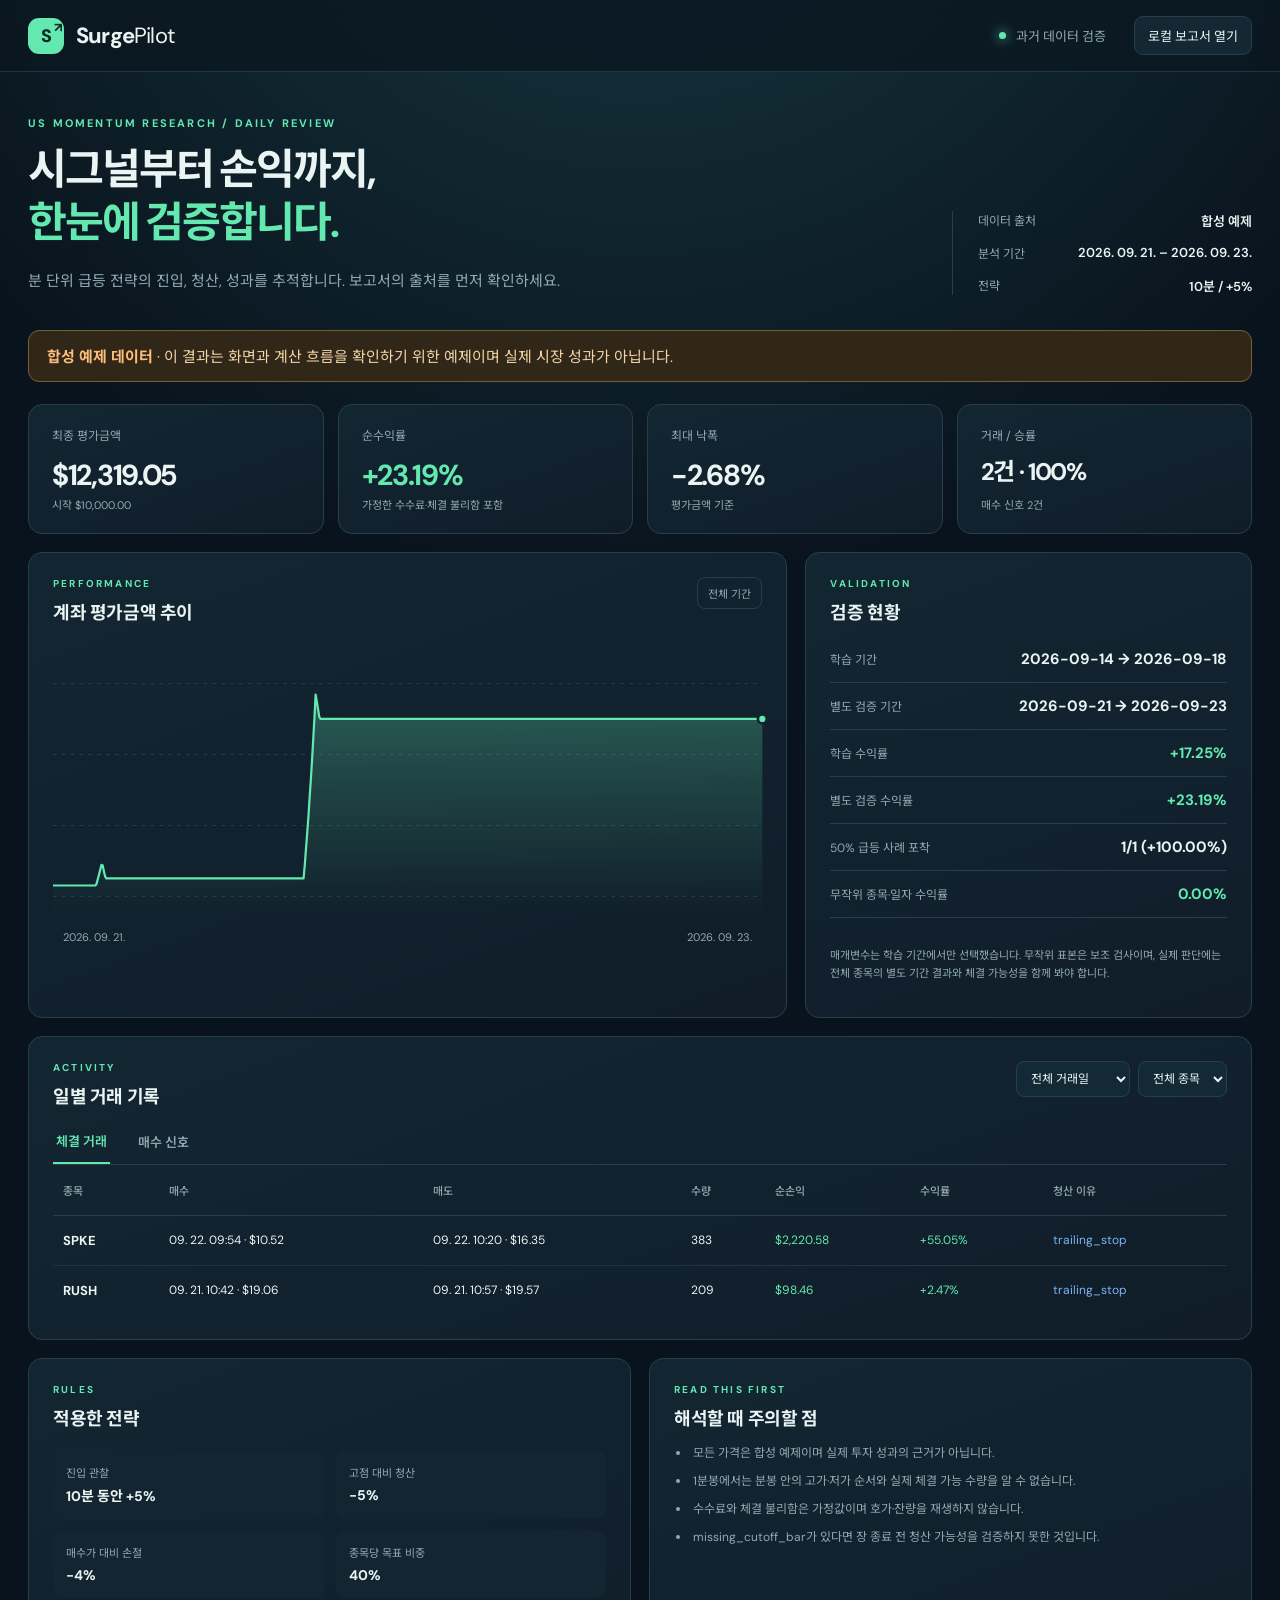
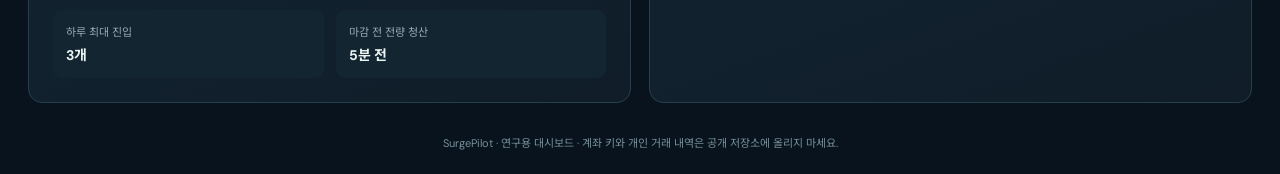
==== docs/index.html @ 8058cbec "Build SurgePilot research dashboard and paper trading core" ====
<!doctype html>
<html lang="ko">
<head>
  <meta charset="utf-8">
  <meta name="viewport" content="width=device-width, initial-scale=1">
  <meta name="theme-color" content="#09131d">
  <title>SurgePilot | 거래 검증 대시보드</title>
  <link rel="stylesheet" href="./style.css">
</head>
<body>
  <header class="topbar">
    <a class="brand" href="./"><span class="brand-icon">S<span>↗</span></span><span>Surge<span class="brand-light">Pilot</span></span></a>
    <div class="top-actions">
      <span class="status-dot"></span><span id="report-kind">데이터 확인 중</span>
      <label class="upload-button">로컬 보고서 열기 <input id="file" type="file" accept=".json,application/json"></label>
    </div>
  </header>
  <main class="shell">
    <section class="hero">
      <div>
        <p class="eyebrow">US MOMENTUM RESEARCH / DAILY REVIEW</p>
        <h1>시그널부터 손익까지,<br><em>한눈에 검증합니다.</em></h1>
        <p class="hero-sub">분 단위 급등 전략의 진입, 청산, 성과를 추적합니다. 보고서의 출처를 먼저 확인하세요.</p>
      </div>
      <div class="hero-meta">
        <div><span>데이터 출처</span><strong id="source">—</strong></div>
        <div><span>분석 기간</span><strong id="period">—</strong></div>
        <div><span>전략</span><strong id="config-short">—</strong></div>
      </div>
    </section>
    <div id="demo-warning" class="notice" hidden><strong>합성 예제 데이터</strong> · 이 결과는 화면과 계산 흐름을 확인하기 위한 예제이며 실제 시장 성과가 아닙니다.</div>
    <section class="metrics" aria-label="성과 요약">
      <article class="metric"><span>최종 평가금액</span><strong id="equity-final">—</strong><small id="equity-initial">시작 —</small></article>
      <article class="metric"><span>순수익률</span><strong id="return">—</strong><small>가정한 수수료·체결 불리함 포함</small></article>
      <article class="metric"><span>최대 낙폭</span><strong id="drawdown">—</strong><small>평가금액 기준</small></article>
      <article class="metric"><span>거래 / 승률</span><strong id="trade-win">—</strong><small id="signals-count">시그널 —</small></article>
    </section>
    <section class="grid-main">
      <article class="panel chart-panel">
        <div class="panel-heading"><div><p class="section-kicker">PERFORMANCE</p><h2>계좌 평가금액 추이</h2></div><span class="chip" id="chart-range">전체 기간</span></div>
        <div class="chart-wrap"><svg id="chart" viewBox="0 0 800 280" role="img" aria-label="시간에 따른 계좌 평가금액"></svg></div>
        <div class="chart-axis"><span id="chart-start">—</span><span id="chart-end">—</span></div>
      </article>
      <article class="panel research-panel">
        <div class="panel-heading"><div><p class="section-kicker">VALIDATION</p><h2>검증 현황</h2></div></div>
        <div id="validation" class="validation-content"></div>
      </article>
    </section>
    <section class="panel activity-panel">
      <div class="panel-heading"><div><p class="section-kicker">ACTIVITY</p><h2>일별 거래 기록</h2></div><div class="filters"><select id="day-filter" aria-label="거래일 선택"><option value="all">전체 거래일</option></select><select id="symbol-filter" aria-label="종목 선택"><option value="all">전체 종목</option></select></div></div>
      <div class="tabs" role="tablist"><button class="tab active" data-tab="trades" role="tab" aria-selected="true">체결 거래</button><button class="tab" data-tab="signals" role="tab" aria-selected="false">매수 신호</button></div>
      <div class="table-wrap"><table><thead id="table-head"></thead><tbody id="table-body"></tbody></table></div>
      <div id="table-empty" class="empty" hidden>선택한 조건에 해당하는 기록이 없습니다.</div>
    </section>
    <section class="bottom-grid">
      <article class="panel"><div class="panel-heading"><div><p class="section-kicker">RULES</p><h2>적용한 전략</h2></div></div><div id="rules" class="rules"></div></article>
      <article class="panel"><div class="panel-heading"><div><p class="section-kicker">READ THIS FIRST</p><h2>해석할 때 주의할 점</h2></div></div><ul id="limitations" class="limitations"></ul></article>
    </section>
    <footer>SurgePilot · 연구용 대시보드 · 계좌 키와 개인 거래 내역은 공개 저장소에 올리지 마세요.</footer>
  </main>
  <script src="./app.js" defer></script>
</body>
</html>
---- docs/style.css ----
@import url('https://fonts.googleapis.com/css2?family=DM+Sans:wght@400;500;600;700&family=Noto+Sans+KR:wght@400;500;600;700;800&display=swap');
:root{color-scheme:dark;--bg:#09131d;--panel:#101f2b;--panel2:#142532;--line:#25404b;--text:#eaf4f3;--muted:#91aab2;--green:#63e8b0;--red:#ff8c91;--orange:#ffbf79;--blue:#7cb5ed}
*{box-sizing:border-box}html{scroll-behavior:smooth}body{margin:0;background:radial-gradient(circle at 50% -15%,#183b43 0%,transparent 40%),var(--bg);color:var(--text);font:15px 'DM Sans','Noto Sans KR',sans-serif}button,select,input{font:inherit}button,select{cursor:pointer}.topbar{height:72px;border-bottom:1px solid #1e3843;display:flex;align-items:center;justify-content:space-between;padding:0 max(28px,calc((100vw - 1320px)/2));background:#0b1822d9;backdrop-filter:blur(12px)}.brand{color:var(--text);text-decoration:none;font-size:22px;font-weight:800;letter-spacing:-.8px;display:flex;align-items:center;gap:12px}.brand-light{font-weight:400}.brand-icon{background:var(--green);color:#0a2721;width:36px;height:36px;border-radius:11px;display:grid;place-items:center;font-size:18px;position:relative}.brand-icon span{font-size:13px;position:absolute;right:2px;top:1px}.top-actions{display:flex;align-items:center;gap:10px;color:var(--muted);font-size:13px}.status-dot{width:7px;height:7px;background:var(--green);border-radius:50%;box-shadow:0 0 12px var(--green)}.upload-button{margin-left:18px;display:inline-flex;border:1px solid var(--line);border-radius:9px;padding:9px 13px;color:var(--text);cursor:pointer;background:#142733}.upload-button:hover{border-color:var(--green)}.upload-button input{display:none}.shell{max-width:1320px;margin:auto;padding:44px 28px 24px}.hero{display:flex;justify-content:space-between;gap:32px;align-items:flex-end;margin-bottom:35px}.eyebrow,.section-kicker{color:var(--green);letter-spacing:2.2px;font-size:11px;font-weight:700;margin:0 0 14px}.hero h1{font-size:clamp(30px,3.3vw,48px);line-height:1.25;letter-spacing:-2px;margin:0}.hero h1 em{font-style:normal;color:var(--green)}.hero-sub{color:var(--muted);max-width:650px;margin:18px 0 0;line-height:1.8}.hero-meta{min-width:300px;border-left:1px solid var(--line);padding-left:25px;display:grid;gap:14px}.hero-meta div{display:flex;justify-content:space-between;gap:15px}.hero-meta span{color:var(--muted);font-size:12px}.hero-meta strong{font-size:13px;text-align:right;font-weight:600}.notice{border:1px solid #785e38;background:#302719;color:#f4d4a5;border-radius:11px;padding:14px 18px;margin:0 0 22px}.notice strong{color:var(--orange)}.metrics{display:grid;grid-template-columns:repeat(4,1fr);gap:14px;margin-bottom:18px}.metric,.panel{background:linear-gradient(160deg,#122632,#101d29);border:1px solid var(--line);border-radius:14px}.metric{min-height:130px;padding:21px 23px;display:flex;flex-direction:column}.metric>span{font-size:12px;color:var(--muted);margin-bottom:14px}.metric strong{font-size:29px;letter-spacing:-1.3px;line-height:1.2}.metric small{font-size:11px;color:var(--muted);margin-top:auto}.positive{color:var(--green)!important}.negative{color:var(--red)!important}.grid-main{display:grid;grid-template-columns:minmax(0,1.7fr) minmax(320px,1fr);gap:18px;margin-bottom:18px}.panel{padding:24px}.panel-heading{display:flex;justify-content:space-between;align-items:start;gap:15px}.panel-heading h2{font-size:18px;letter-spacing:-.4px;margin:0}.section-kicker{font-size:10px;margin-bottom:8px}.chip{padding:7px 10px;border:1px solid var(--line);border-radius:8px;color:var(--muted);font-size:11px}.chart-wrap{margin-top:25px;height:280px}#chart{width:100%;height:100%;overflow:visible}.chart-axis{display:flex;justify-content:space-between;color:var(--muted);font-size:11px;margin:0 10px 2px}.validation-content{display:grid;gap:13px;margin-top:24px}.validation-row{display:flex;justify-content:space-between;align-items:baseline;border-bottom:1px solid #25404b;padding:0 0 13px;gap:10px}.validation-row:last-child{border:0}.validation-row span{color:var(--muted);font-size:12px}.validation-row strong{font-size:15px;text-align:right}.validation-note{color:var(--muted);font-size:11px;line-height:1.65;padding-top:4px}.activity-panel{margin-bottom:18px;min-height:300px}.filters{display:flex;gap:8px}select{background:#132a36;color:var(--text);border:1px solid var(--line);border-radius:8px;padding:8px 10px;font-size:12px;max-width:160px}.tabs{display:flex;gap:25px;border-bottom:1px solid var(--line);margin-top:22px}.tab{background:none;border:0;color:var(--muted);padding:0 3px 12px;font-weight:600;font-size:13px}.tab.active{color:var(--green);border-bottom:2px solid var(--green)}.table-wrap{overflow:auto}table{width:100%;border-collapse:collapse;text-align:left;white-space:nowrap}th{font-size:11px;color:var(--muted);font-weight:500;padding:17px 10px;border-bottom:1px solid var(--line)}td{font-size:12px;padding:16px 10px;border-bottom:1px solid #1d3742}tr:last-child td{border:0}.ticker{font-weight:700;font-size:13px}.reason{color:var(--blue)}.empty{padding:35px 0;text-align:center;color:var(--muted);font-size:13px}.bottom-grid{display:grid;grid-template-columns:1fr 1fr;gap:18px}.rules{display:grid;grid-template-columns:repeat(2,1fr);gap:12px;margin-top:20px}.rule{background:var(--panel2);border-radius:9px;padding:13px}.rule span{display:block;font-size:11px;color:var(--muted);margin-bottom:5px}.rule strong{font-size:14px}.limitations{padding:0 0 0 17px;color:var(--muted);font-size:12px;line-height:1.75}.limitations li{padding:0 0 7px 2px}footer{font-size:11px;color:#74909b;margin:31px 0 0;text-align:center}@media(max-width:900px){.hero{align-items:start;flex-direction:column}.hero-meta{width:100%;padding:18px 0 0;border-left:0;border-top:1px solid var(--line)}.grid-main{grid-template-columns:1fr}.metrics{grid-template-columns:repeat(2,1fr)}}@media(max-width:600px){.topbar{padding:0 16px}.brand{font-size:17px}.top-actions>span:not(.status-dot){display:none}.upload-button{margin-left:4px;padding:8px;font-size:11px}.shell{padding:28px 14px}.hero h1{letter-spacing:-1px}.metrics{gap:8px}.metric{padding:16px;min-height:116px}.metric strong{font-size:21px}.panel{padding:17px}.bottom-grid{grid-template-columns:1fr}.filters{flex-wrap:wrap;justify-content:flex-end}.chart-wrap{height:220px}}

.metric:last-child strong{font-size:24px}
@media(max-width:600px){.metric:last-child strong{font-size:19px}}
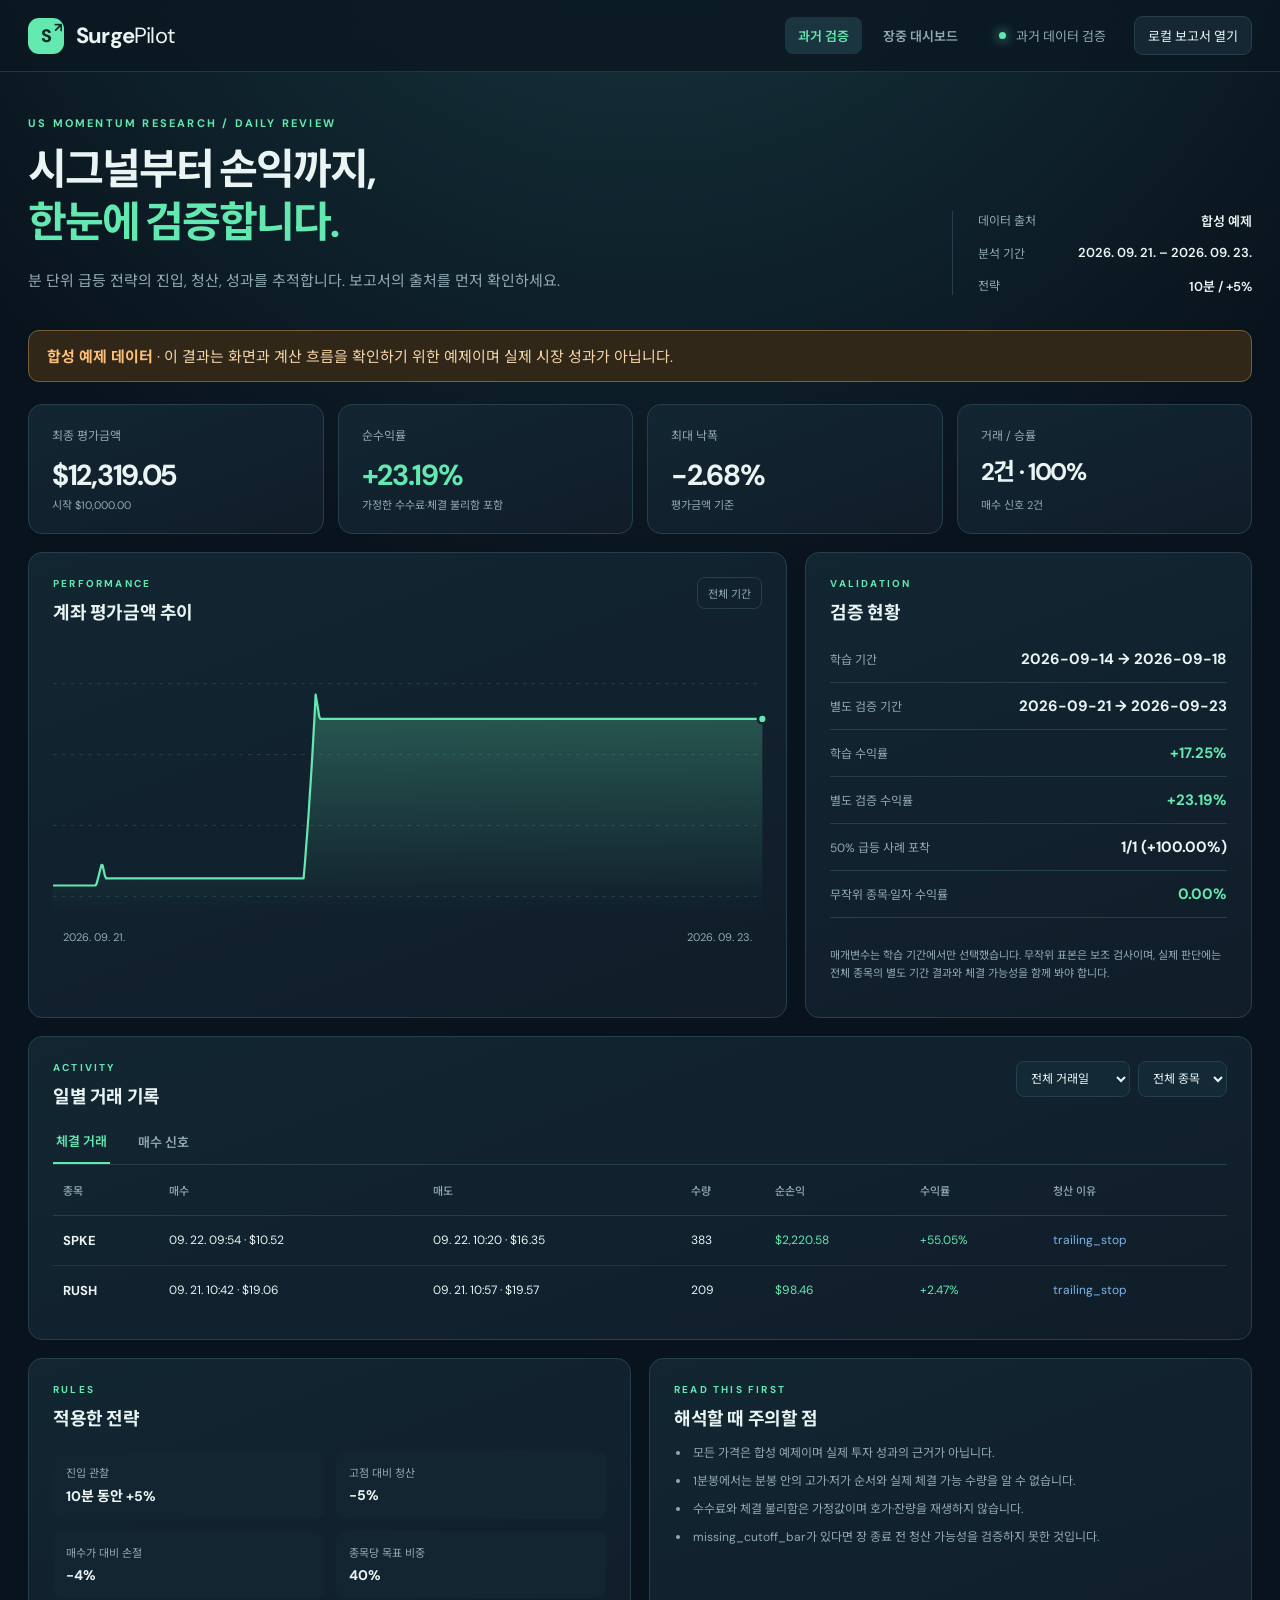
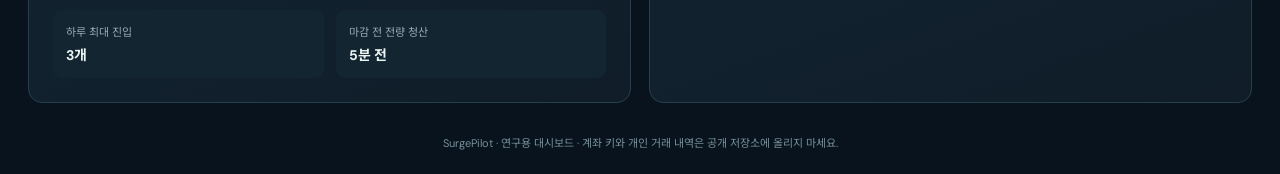
==== commit 3c9fa997: "Split research and live dashboards and deploy Pages on push" ====
--- a/docs/index.html
+++ b/docs/index.html
@@ -10,6 +10,7 @@
 <body>
   <header class="topbar">
     <a class="brand" href="./"><span class="brand-icon">S<span>↗</span></span><span>Surge<span class="brand-light">Pilot</span></span></a>
+    <nav class="top-nav" aria-label="화면 선택"><a class="selected" href="./">과거 검증</a><a href="./live.html">장중 대시보드</a></nav>
     <div class="top-actions">
       <span class="status-dot"></span><span id="report-kind">데이터 확인 중</span>
       <label class="upload-button">로컬 보고서 열기 <input id="file" type="file" accept=".json,application/json"></label>
--- a/docs/style.css
+++ b/docs/style.css
@@ -4,3 +4,5 @@
 
 .metric:last-child strong{font-size:24px}
 @media(max-width:600px){.metric:last-child strong{font-size:19px}}
+
+.top-nav{display:flex;gap:8px;margin-left:auto;margin-right:28px}.top-nav a{color:var(--muted);text-decoration:none;padding:9px 13px;border-radius:8px;font-size:13px;font-weight:600}.top-nav a.selected{background:#1a3540;color:var(--green)}.top-nav a:hover{color:var(--text)}@media(max-width:760px){.top-nav{margin:0 7px;gap:2px}.top-nav a{padding:7px;font-size:11px}.topbar .top-actions{gap:5px}}@media(max-width:560px){.topbar{height:auto;min-height:70px;flex-wrap:wrap;gap:7px;padding-top:7px;padding-bottom:7px}.top-nav{order:3;width:100%;margin:0}.top-nav a{flex:1;text-align:center}.top-actions .upload-button{font-size:10px}}
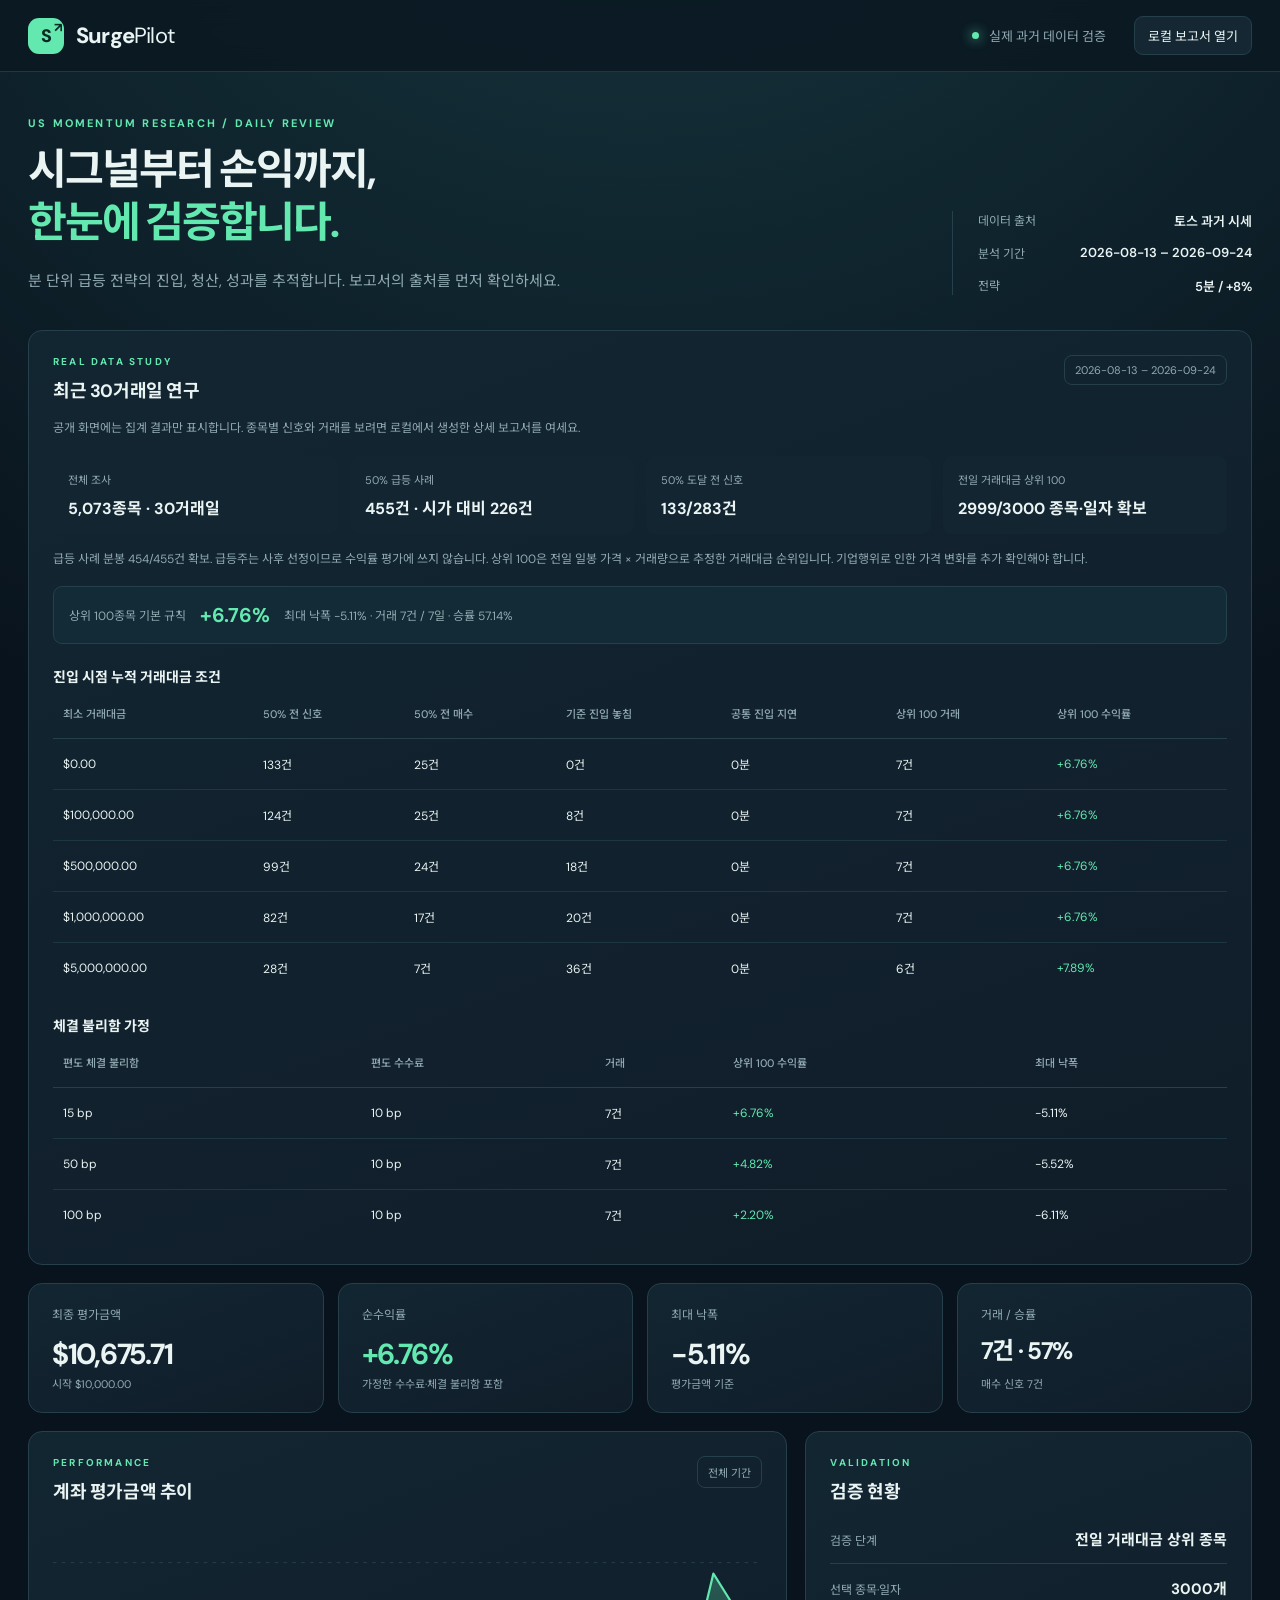
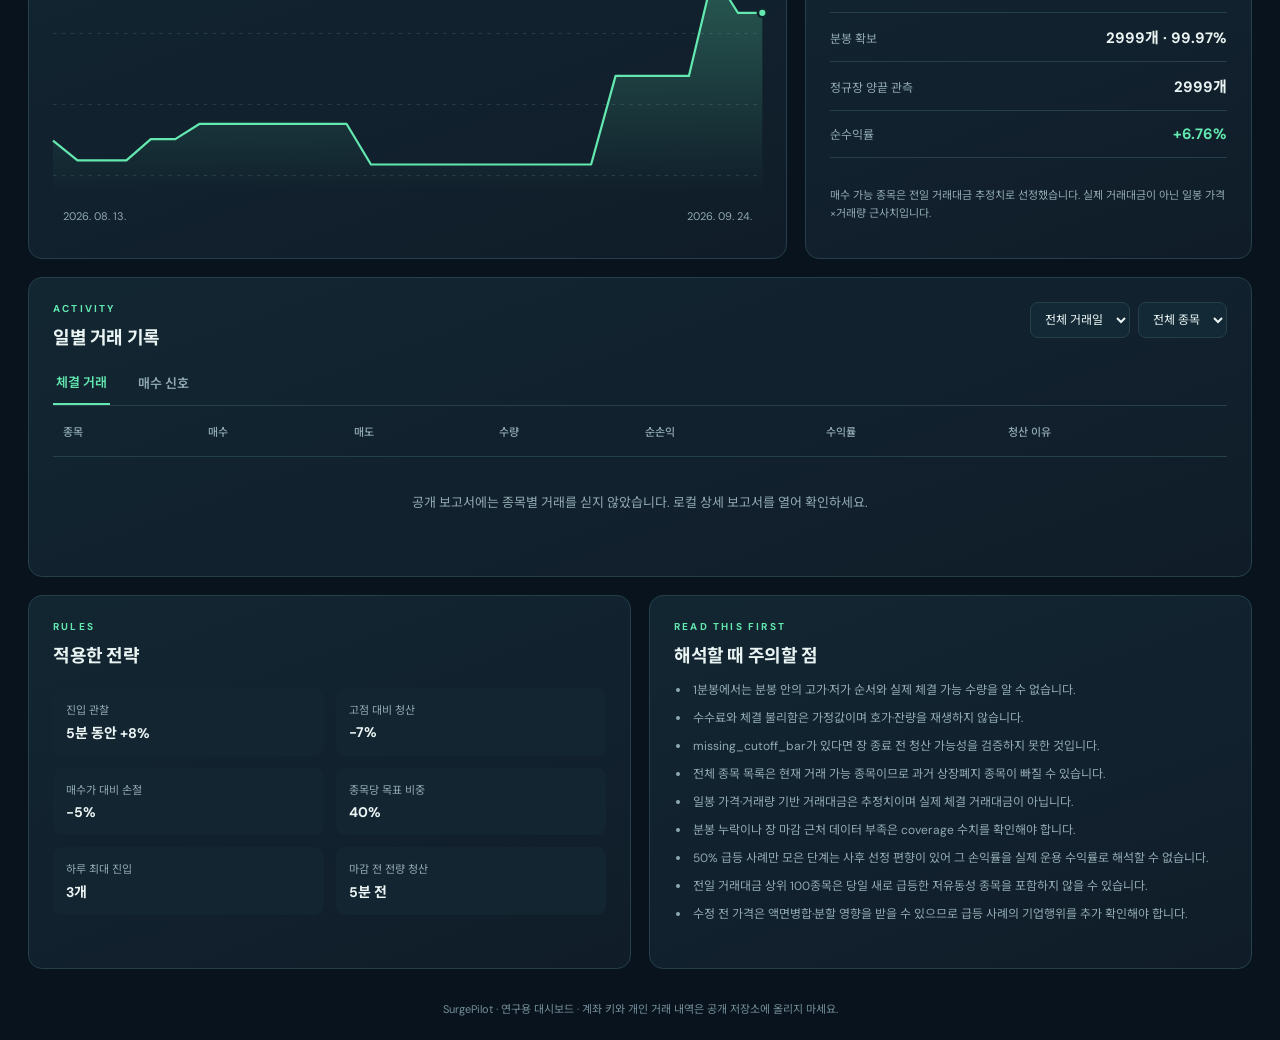
==== commit 35725c82: "Run 30-day Toss momentum study and publish aggregate Pages dashboard" ====
--- a/docs/index.html
+++ b/docs/index.html
@@ -10,7 +10,6 @@
 <body>
   <header class="topbar">
     <a class="brand" href="./"><span class="brand-icon">S<span>↗</span></span><span>Surge<span class="brand-light">Pilot</span></span></a>
-    <nav class="top-nav" aria-label="화면 선택"><a class="selected" href="./">과거 검증</a><a href="./live.html">장중 대시보드</a></nav>
     <div class="top-actions">
       <span class="status-dot"></span><span id="report-kind">데이터 확인 중</span>
       <label class="upload-button">로컬 보고서 열기 <input id="file" type="file" accept=".json,application/json"></label>
@@ -30,6 +29,14 @@
       </div>
     </section>
     <div id="demo-warning" class="notice" hidden><strong>합성 예제 데이터</strong> · 이 결과는 화면과 계산 흐름을 확인하기 위한 예제이며 실제 시장 성과가 아닙니다.</div>
+    <section class="panel study-panel" aria-label="실제 과거 데이터 연구 진행 상황">
+      <div class="panel-heading"><div><p class="section-kicker">REAL DATA STUDY</p><h2>최근 30거래일 연구</h2></div><span class="chip" id="study-period">결과 준비 중</span></div>
+      <p class="study-intro">공개 화면에는 집계 결과만 표시합니다. 종목별 신호와 거래를 보려면 로컬에서 생성한 상세 보고서를 여세요.</p>
+      <div id="study-summary" class="study-summary" aria-live="polite">실제 데이터 수집 및 검증을 진행 중입니다.</div>
+      <div id="study-top-result" class="study-result"></div>
+      <div id="study-liquidity" class="table-wrap"></div>
+      <div id="study-costs" class="table-wrap"></div>
+    </section>
     <section class="metrics" aria-label="성과 요약">
       <article class="metric"><span>최종 평가금액</span><strong id="equity-final">—</strong><small id="equity-initial">시작 —</small></article>
       <article class="metric"><span>순수익률</span><strong id="return">—</strong><small>가정한 수수료·체결 불리함 포함</small></article>
--- a/docs/style.css
+++ b/docs/style.css
@@ -5,4 +5,7 @@
 .metric:last-child strong{font-size:24px}
 @media(max-width:600px){.metric:last-child strong{font-size:19px}}
 
+.study-panel{margin-bottom:18px}.study-intro,.study-note{color:var(--muted);font-size:12px;line-height:1.7}.study-intro{margin:15px 0 0}.study-summary{display:grid;grid-template-columns:repeat(4,1fr);gap:12px;margin-top:18px}.study-card{background:var(--panel2);padding:15px;border-radius:9px;display:flex;flex-direction:column;gap:8px}.study-card span{color:var(--muted);font-size:11px}.study-card strong{font-size:16px}.study-note{grid-column:1/-1;margin:3px 0 0}#study-liquidity h3,#study-costs h3{font-size:14px;margin:22px 0 2px}@media(max-width:900px){.study-summary{grid-template-columns:repeat(2,1fr)}}@media(max-width:600px){.study-summary{grid-template-columns:1fr 1fr}.study-card{padding:11px}.study-card strong{font-size:13px}}
+.study-result{display:flex;align-items:center;gap:14px;flex-wrap:wrap;background:#122b36;border:1px solid var(--line);border-radius:9px;padding:15px;margin-top:17px;font-size:12px;color:var(--muted)}.study-result strong{font-size:20px}
+
 .top-nav{display:flex;gap:8px;margin-left:auto;margin-right:28px}.top-nav a{color:var(--muted);text-decoration:none;padding:9px 13px;border-radius:8px;font-size:13px;font-weight:600}.top-nav a.selected{background:#1a3540;color:var(--green)}.top-nav a:hover{color:var(--text)}@media(max-width:760px){.top-nav{margin:0 7px;gap:2px}.top-nav a{padding:7px;font-size:11px}.topbar .top-actions{gap:5px}}@media(max-width:560px){.topbar{height:auto;min-height:70px;flex-wrap:wrap;gap:7px;padding-top:7px;padding-bottom:7px}.top-nav{order:3;width:100%;margin:0}.top-nav a{flex:1;text-align:center}.top-actions .upload-button{font-size:10px}}
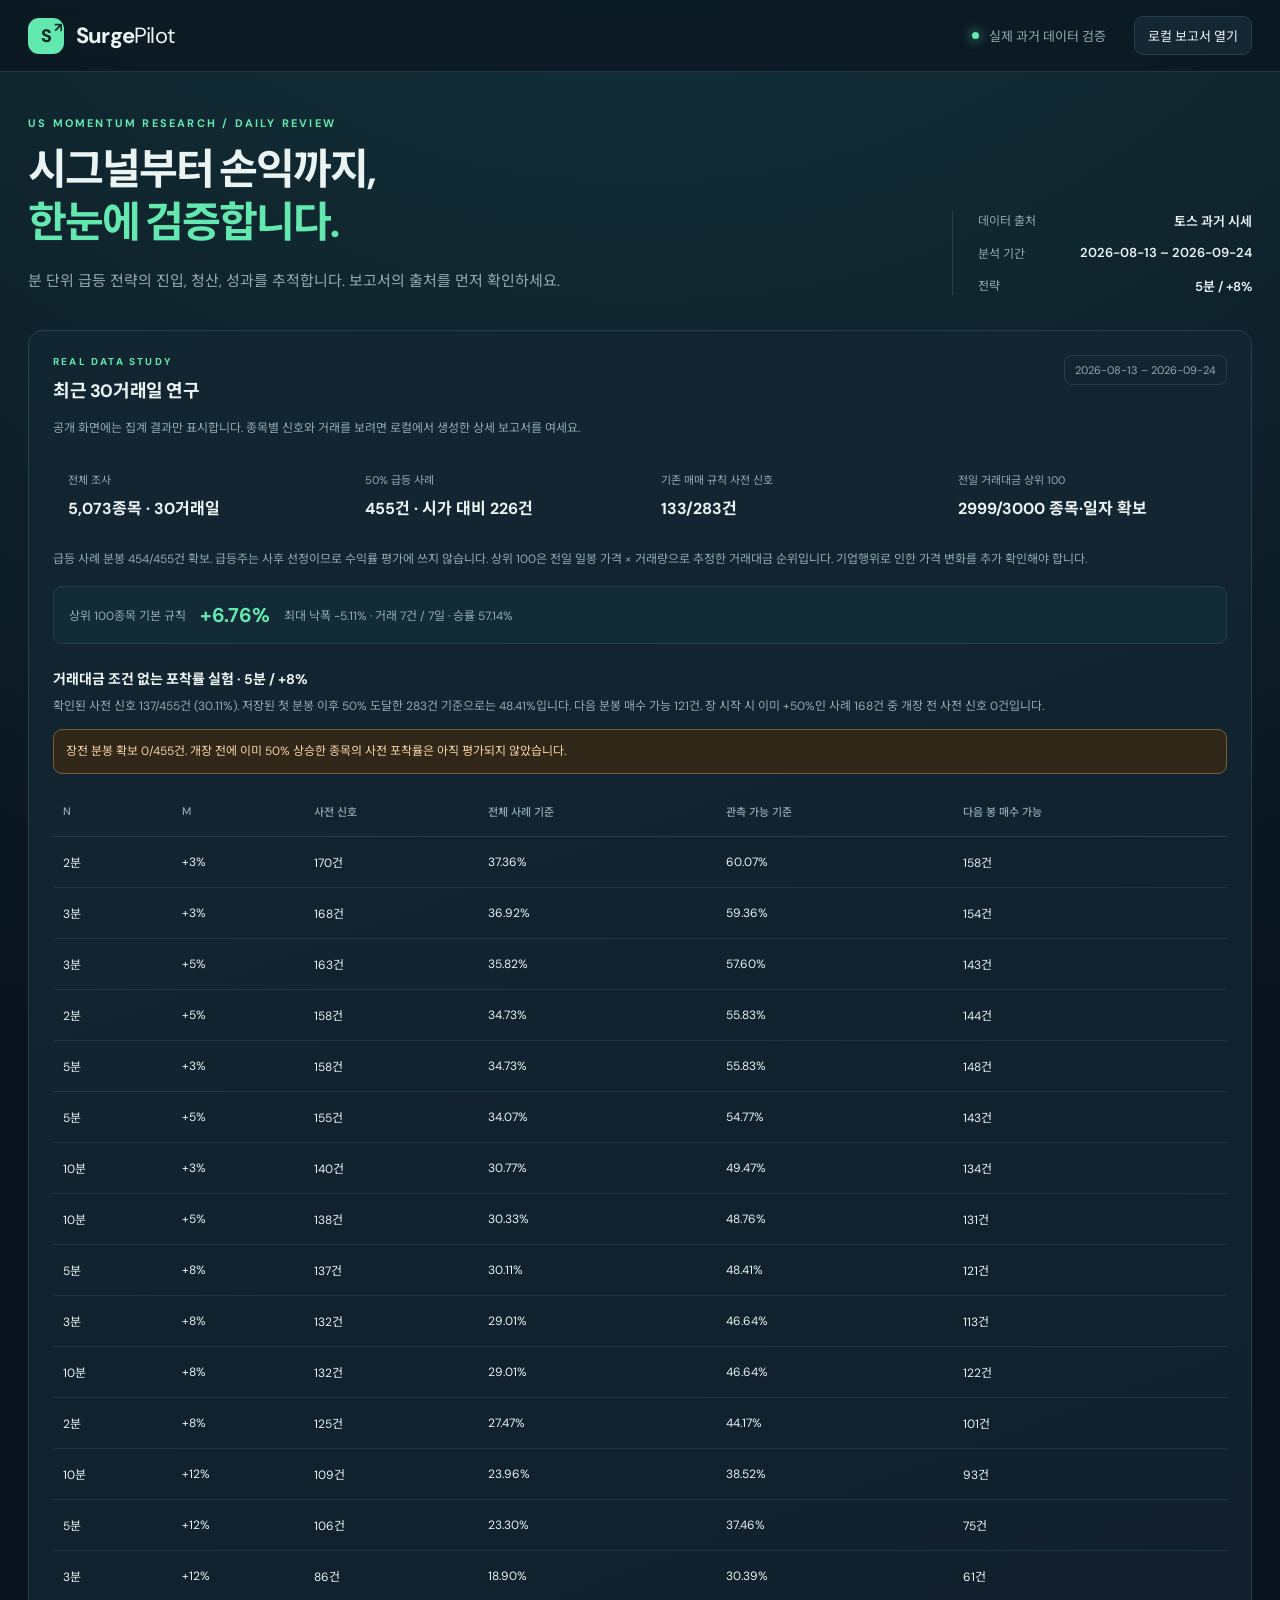
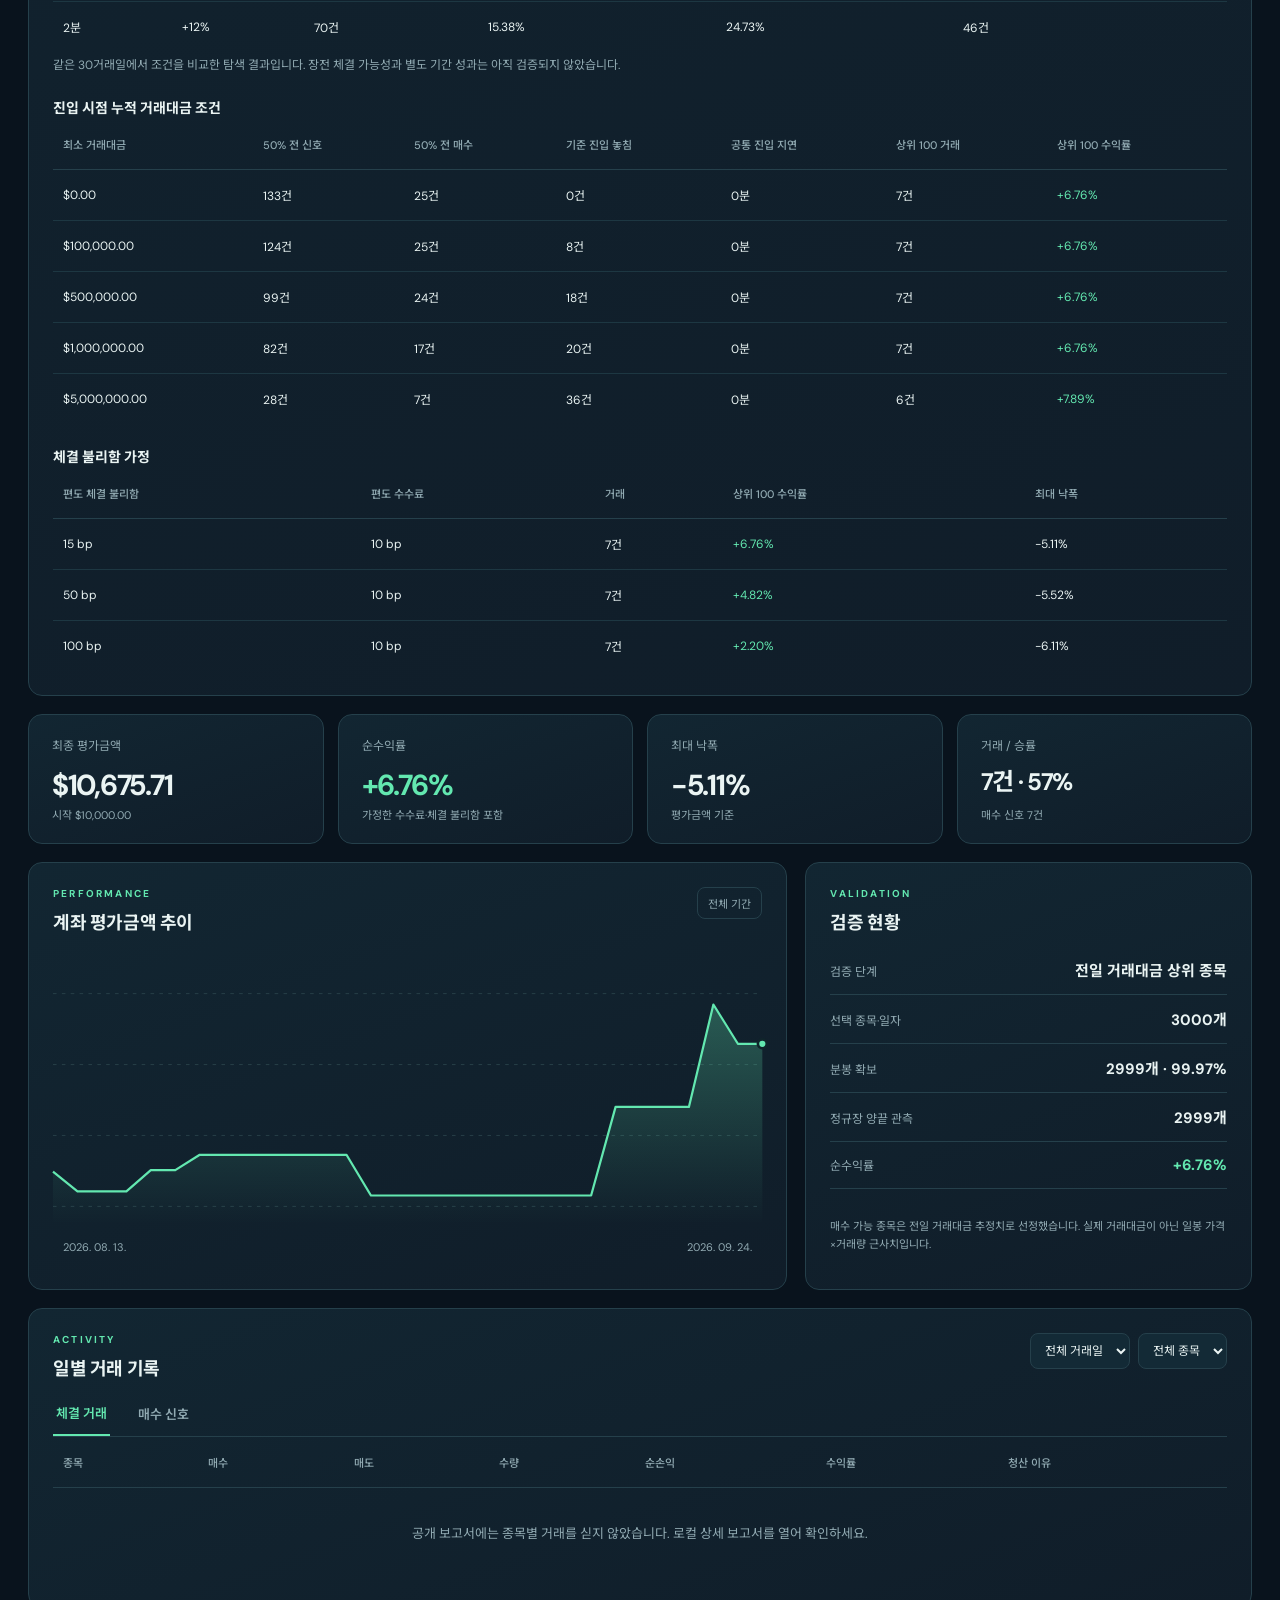
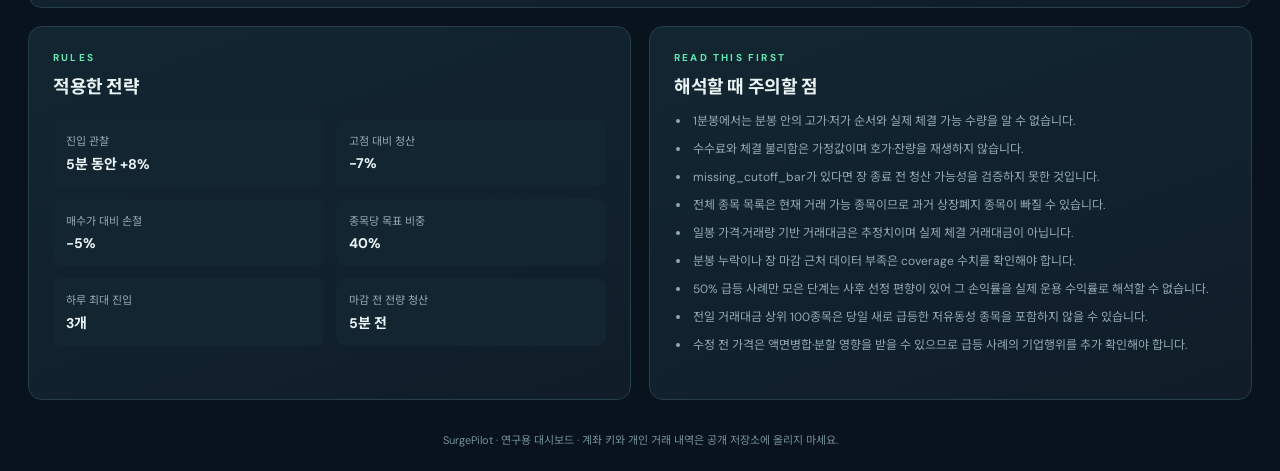
==== commit 5f031ed6: "Add offline recall research and Pages summary" ====
--- a/docs/index.html
+++ b/docs/index.html
@@ -34,6 +34,7 @@
       <p class="study-intro">공개 화면에는 집계 결과만 표시합니다. 종목별 신호와 거래를 보려면 로컬에서 생성한 상세 보고서를 여세요.</p>
       <div id="study-summary" class="study-summary" aria-live="polite">실제 데이터 수집 및 검증을 진행 중입니다.</div>
       <div id="study-top-result" class="study-result"></div>
+      <div id="study-recall" class="table-wrap"></div>
       <div id="study-liquidity" class="table-wrap"></div>
       <div id="study-costs" class="table-wrap"></div>
     </section>
--- a/docs/style.css
+++ b/docs/style.css
@@ -7,5 +7,6 @@
 
 .study-panel{margin-bottom:18px}.study-intro,.study-note{color:var(--muted);font-size:12px;line-height:1.7}.study-intro{margin:15px 0 0}.study-summary{display:grid;grid-template-columns:repeat(4,1fr);gap:12px;margin-top:18px}.study-card{background:var(--panel2);padding:15px;border-radius:9px;display:flex;flex-direction:column;gap:8px}.study-card span{color:var(--muted);font-size:11px}.study-card strong{font-size:16px}.study-note{grid-column:1/-1;margin:3px 0 0}#study-liquidity h3,#study-costs h3{font-size:14px;margin:22px 0 2px}@media(max-width:900px){.study-summary{grid-template-columns:repeat(2,1fr)}}@media(max-width:600px){.study-summary{grid-template-columns:1fr 1fr}.study-card{padding:11px}.study-card strong{font-size:13px}}
 .study-result{display:flex;align-items:center;gap:14px;flex-wrap:wrap;background:#122b36;border:1px solid var(--line);border-radius:9px;padding:15px;margin-top:17px;font-size:12px;color:var(--muted)}.study-result strong{font-size:20px}
+#study-recall h3{font-size:14px;margin:24px 0 8px}.study-recall-warning{border:1px solid #785e38;background:#302719;color:#f4d4a5;border-radius:9px;padding:12px;font-size:12px;line-height:1.6}.study-selected{background:#183b3a}
 
 .top-nav{display:flex;gap:8px;margin-left:auto;margin-right:28px}.top-nav a{color:var(--muted);text-decoration:none;padding:9px 13px;border-radius:8px;font-size:13px;font-weight:600}.top-nav a.selected{background:#1a3540;color:var(--green)}.top-nav a:hover{color:var(--text)}@media(max-width:760px){.top-nav{margin:0 7px;gap:2px}.top-nav a{padding:7px;font-size:11px}.topbar .top-actions{gap:5px}}@media(max-width:560px){.topbar{height:auto;min-height:70px;flex-wrap:wrap;gap:7px;padding-top:7px;padding-bottom:7px}.top-nav{order:3;width:100%;margin:0}.top-nav a{flex:1;text-align:center}.top-actions .upload-button{font-size:10px}}
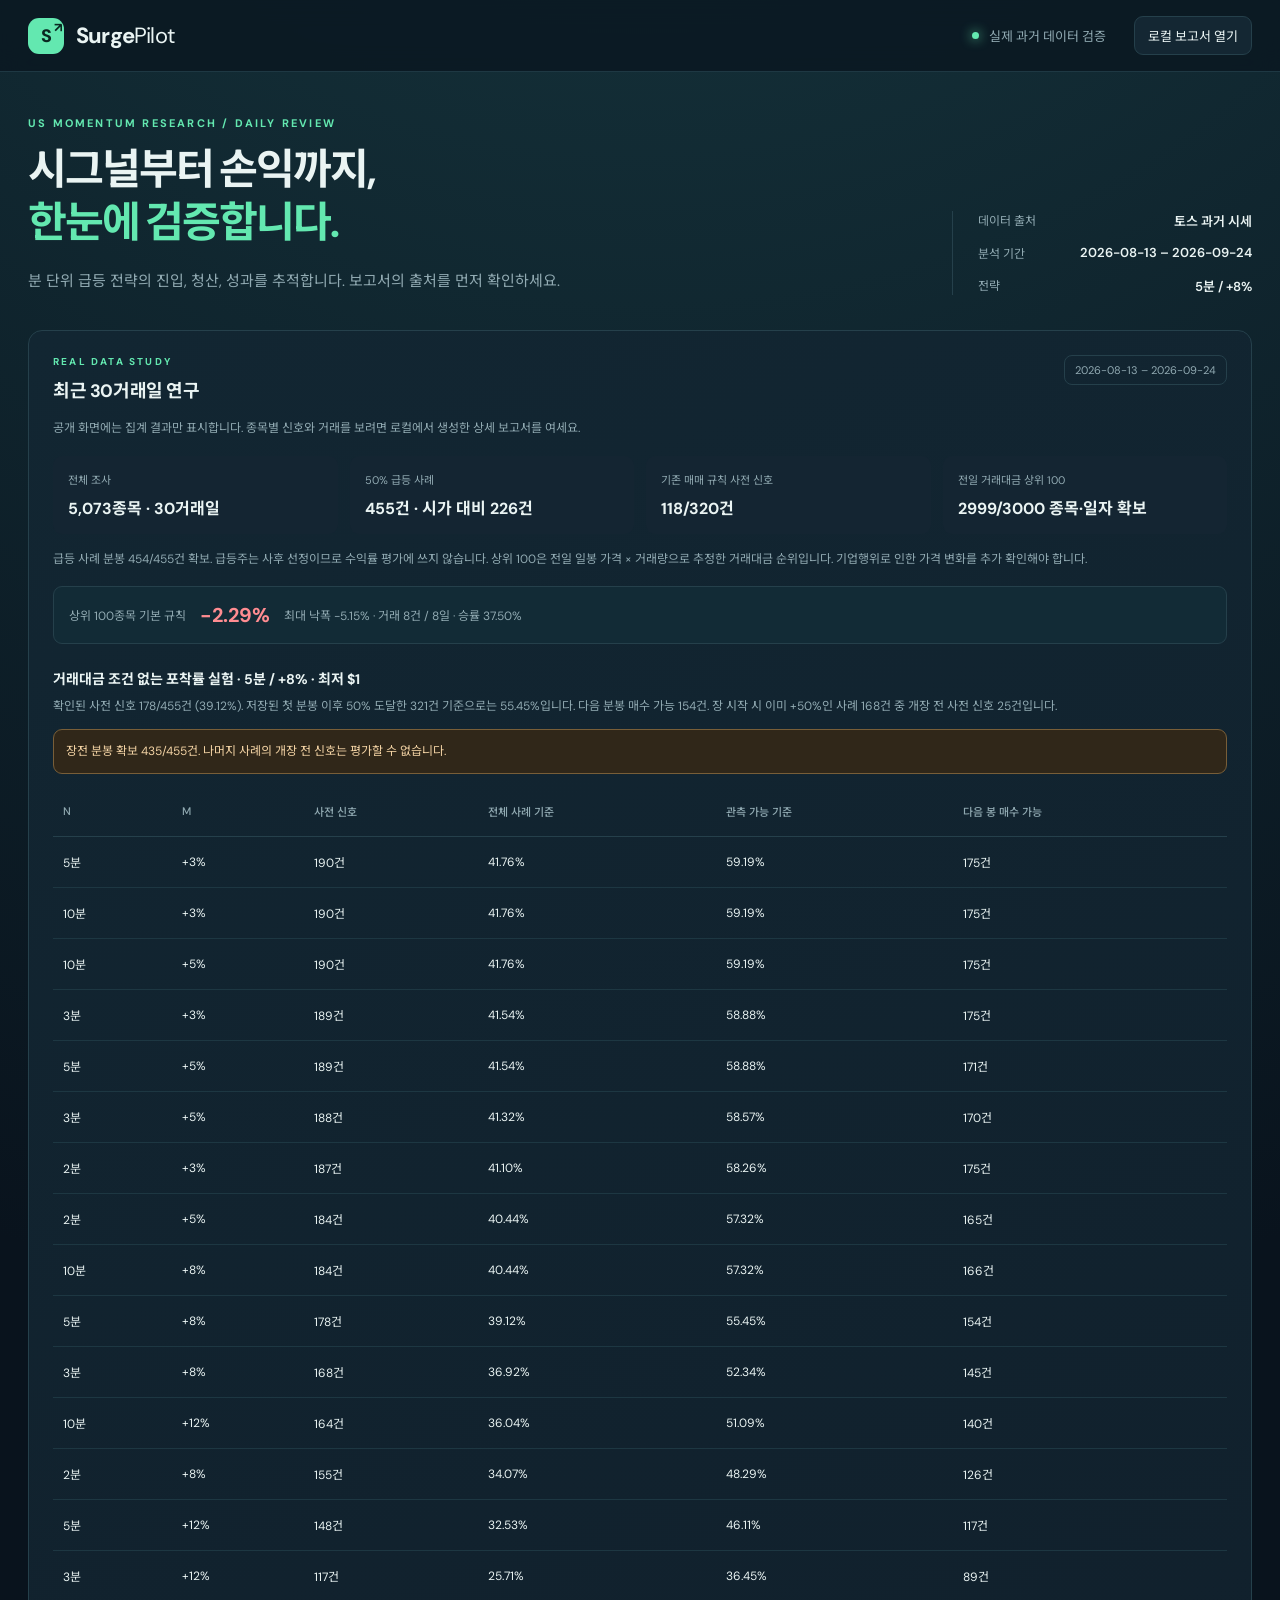
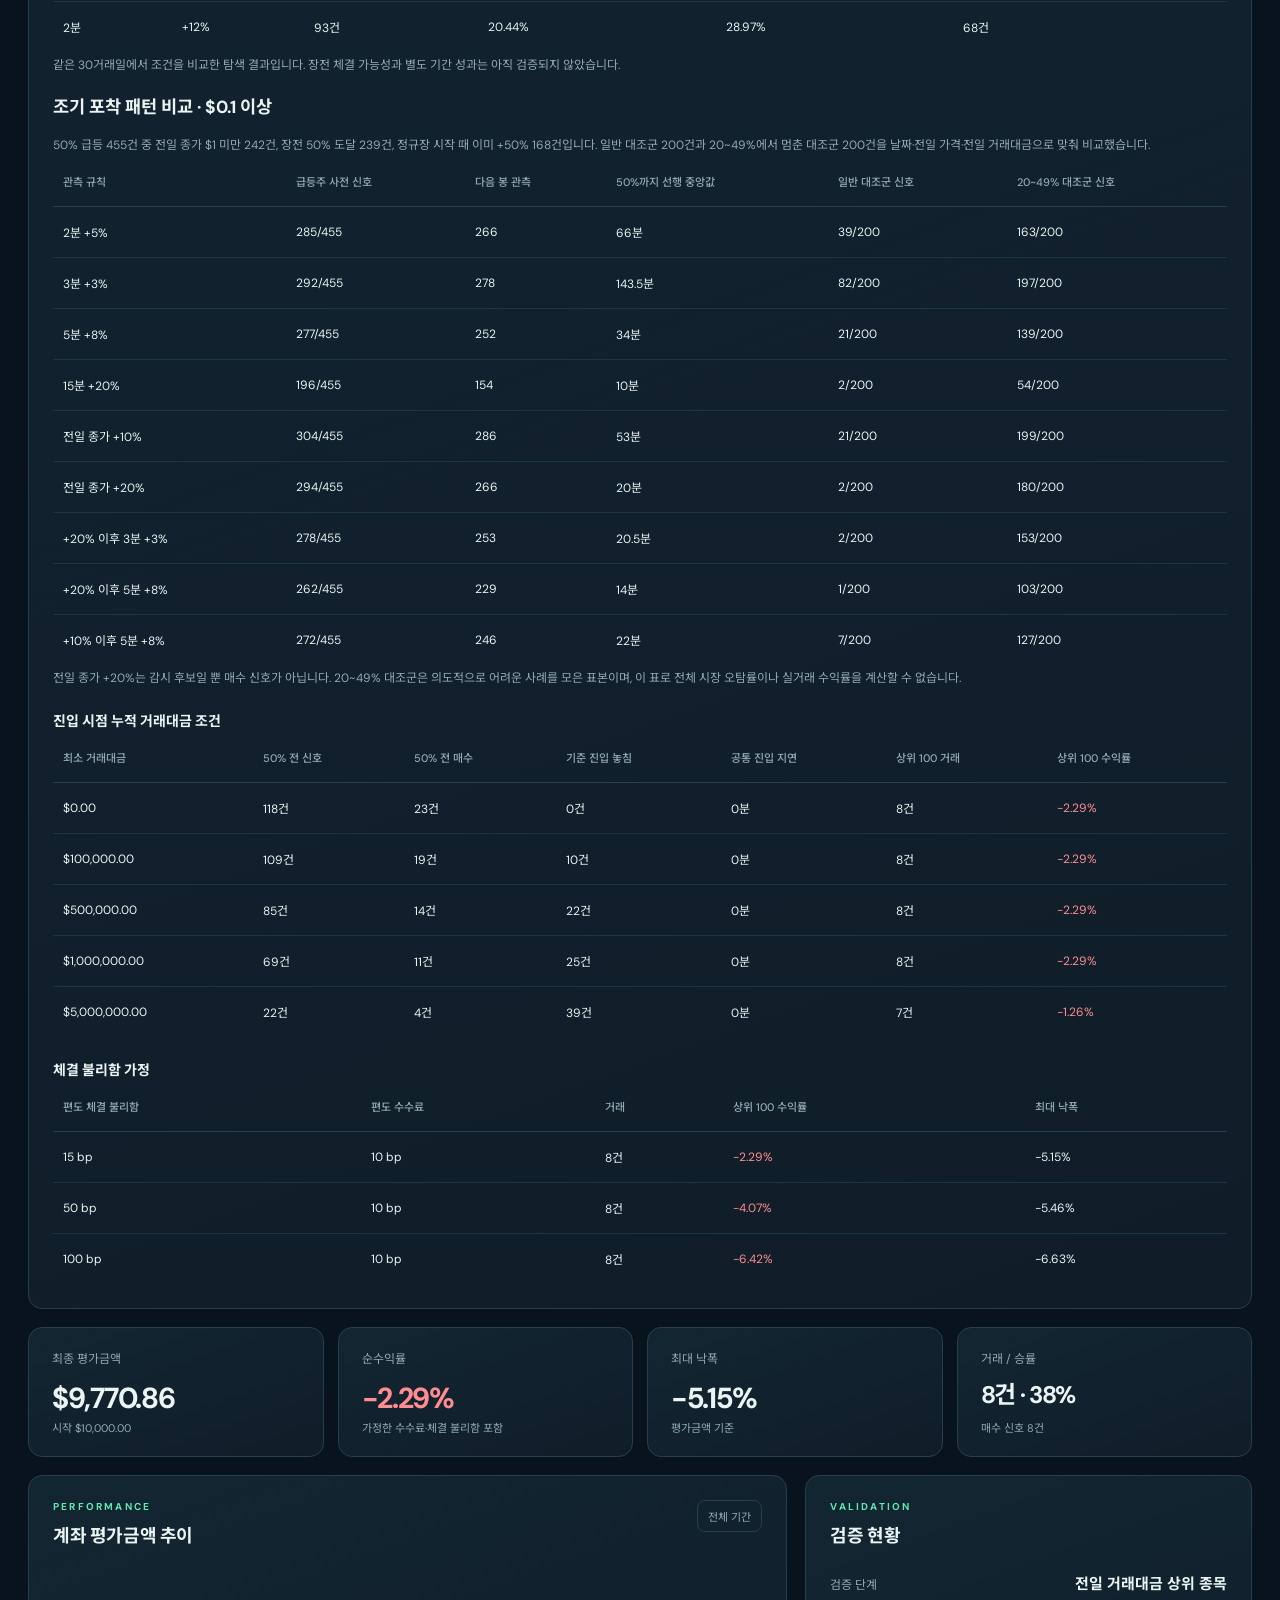
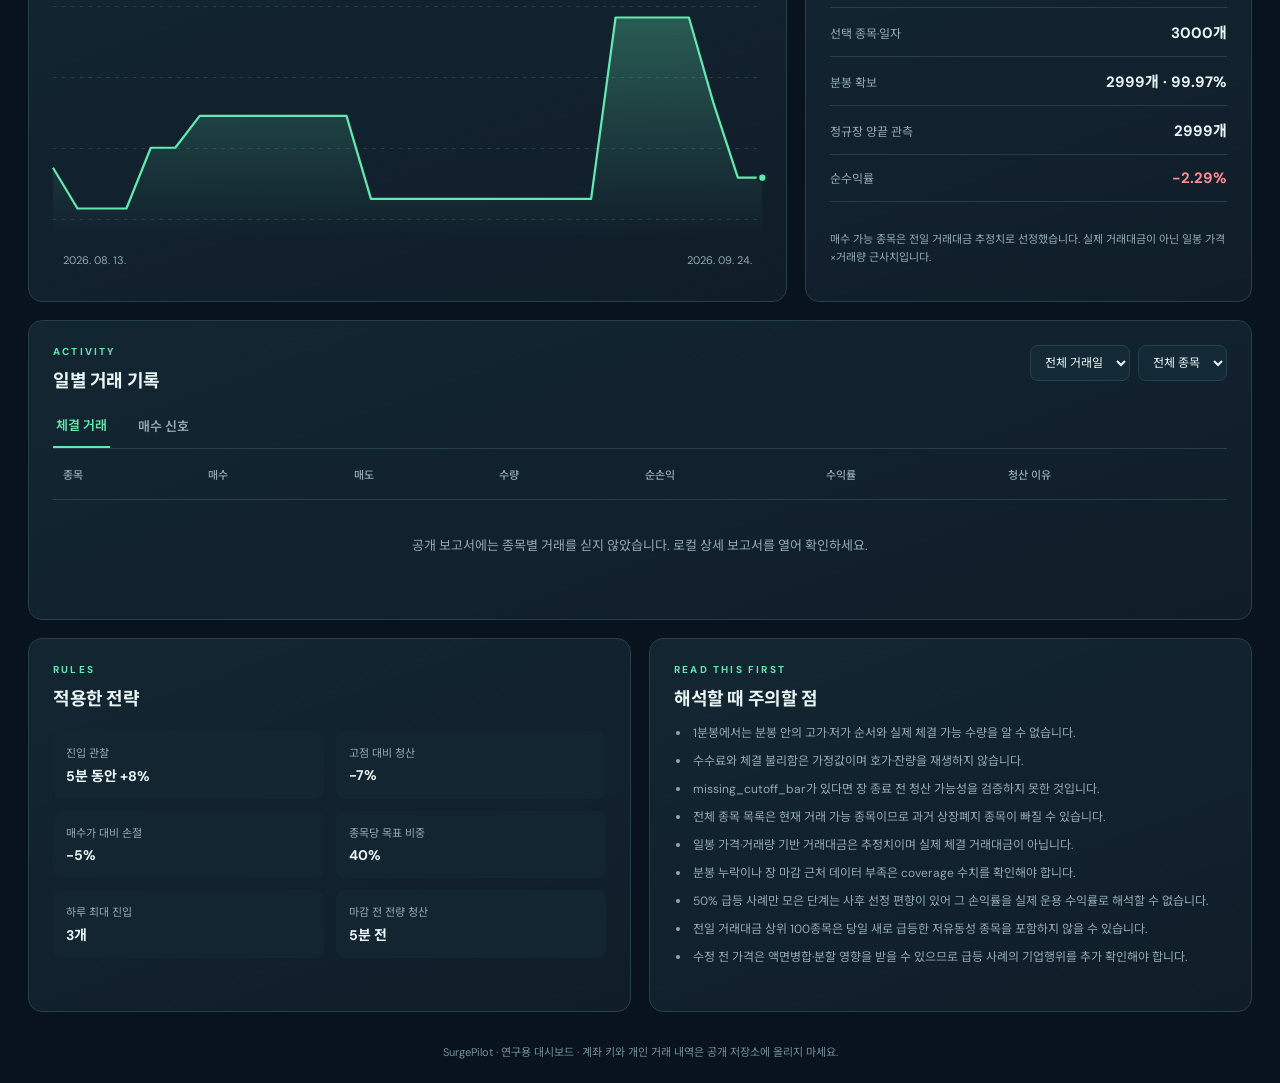
==== commit 1e37071a: "Add surge pattern controls and correct rolling momentum windows" ====
--- a/docs/index.html
+++ b/docs/index.html
@@ -35,6 +35,7 @@
       <div id="study-summary" class="study-summary" aria-live="polite">실제 데이터 수집 및 검증을 진행 중입니다.</div>
       <div id="study-top-result" class="study-result"></div>
       <div id="study-recall" class="table-wrap"></div>
+      <div id="study-pattern" class="table-wrap"></div>
       <div id="study-liquidity" class="table-wrap"></div>
       <div id="study-costs" class="table-wrap"></div>
     </section>
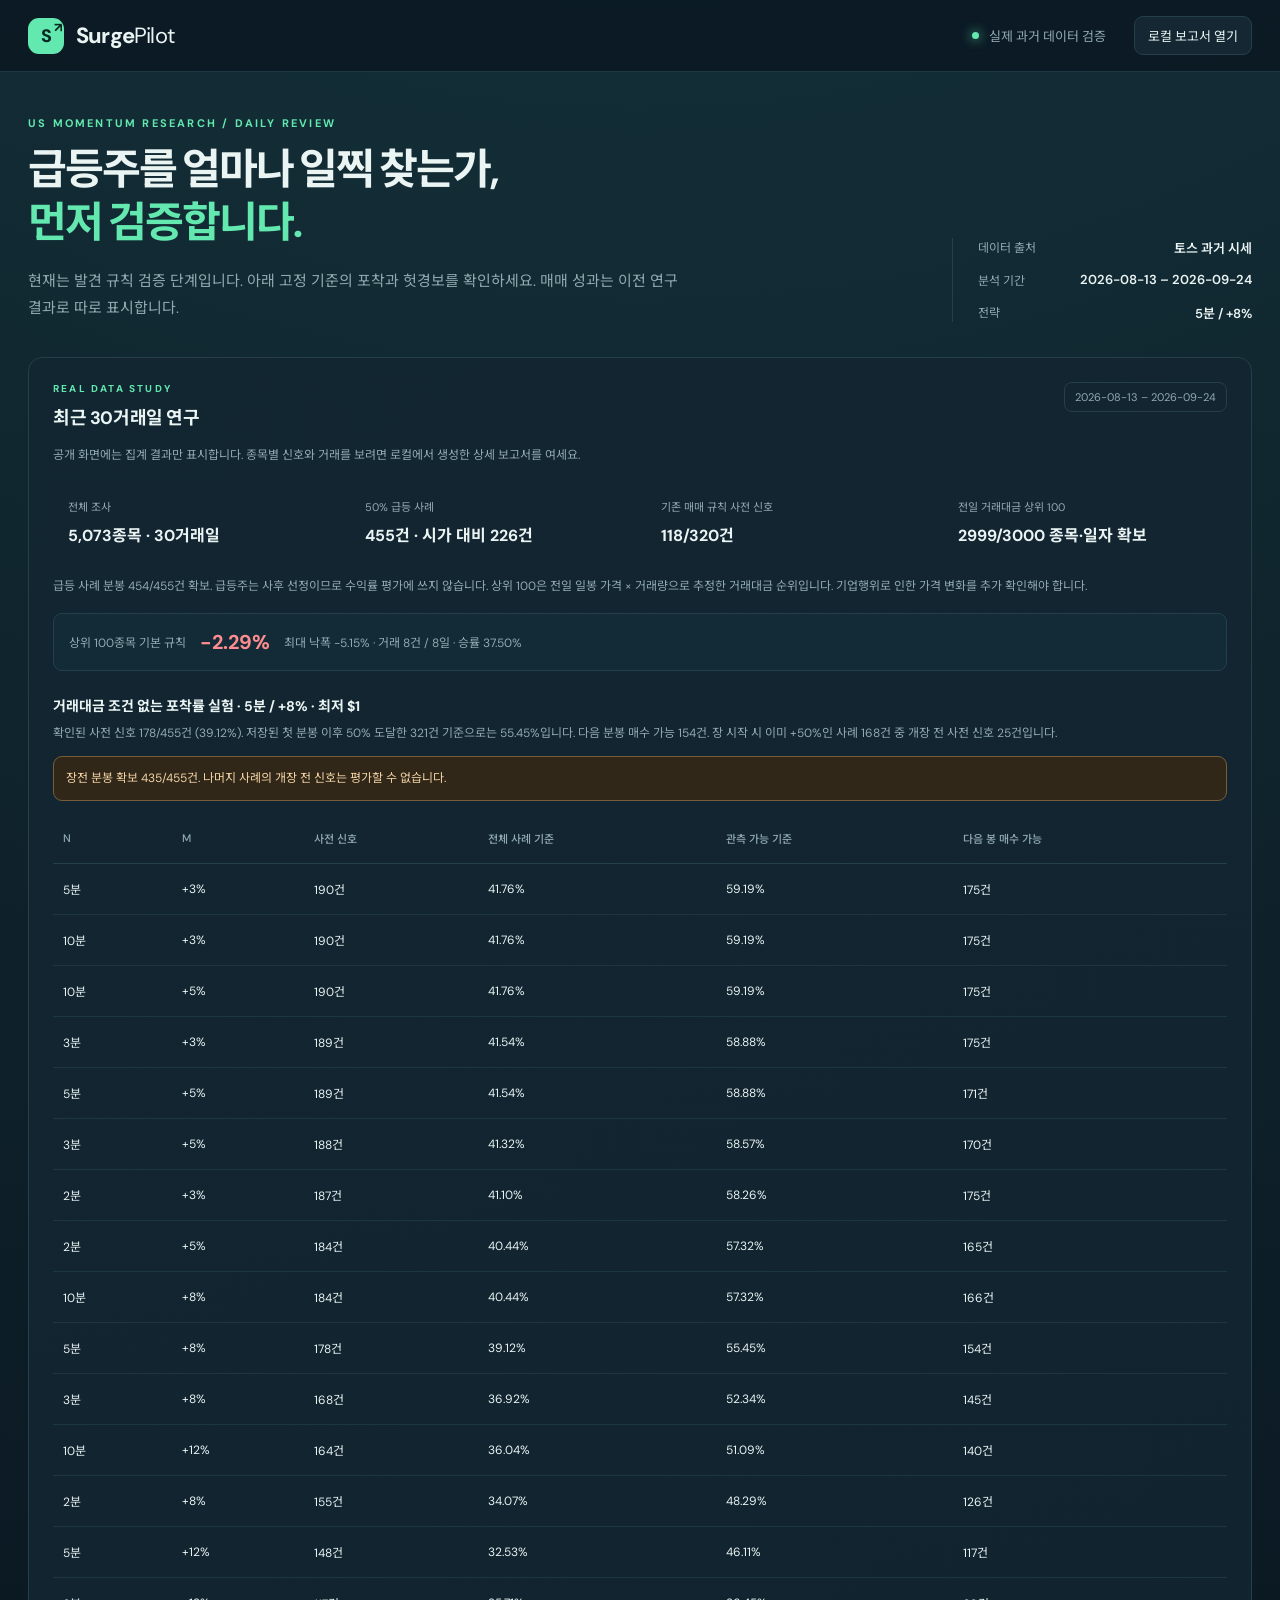
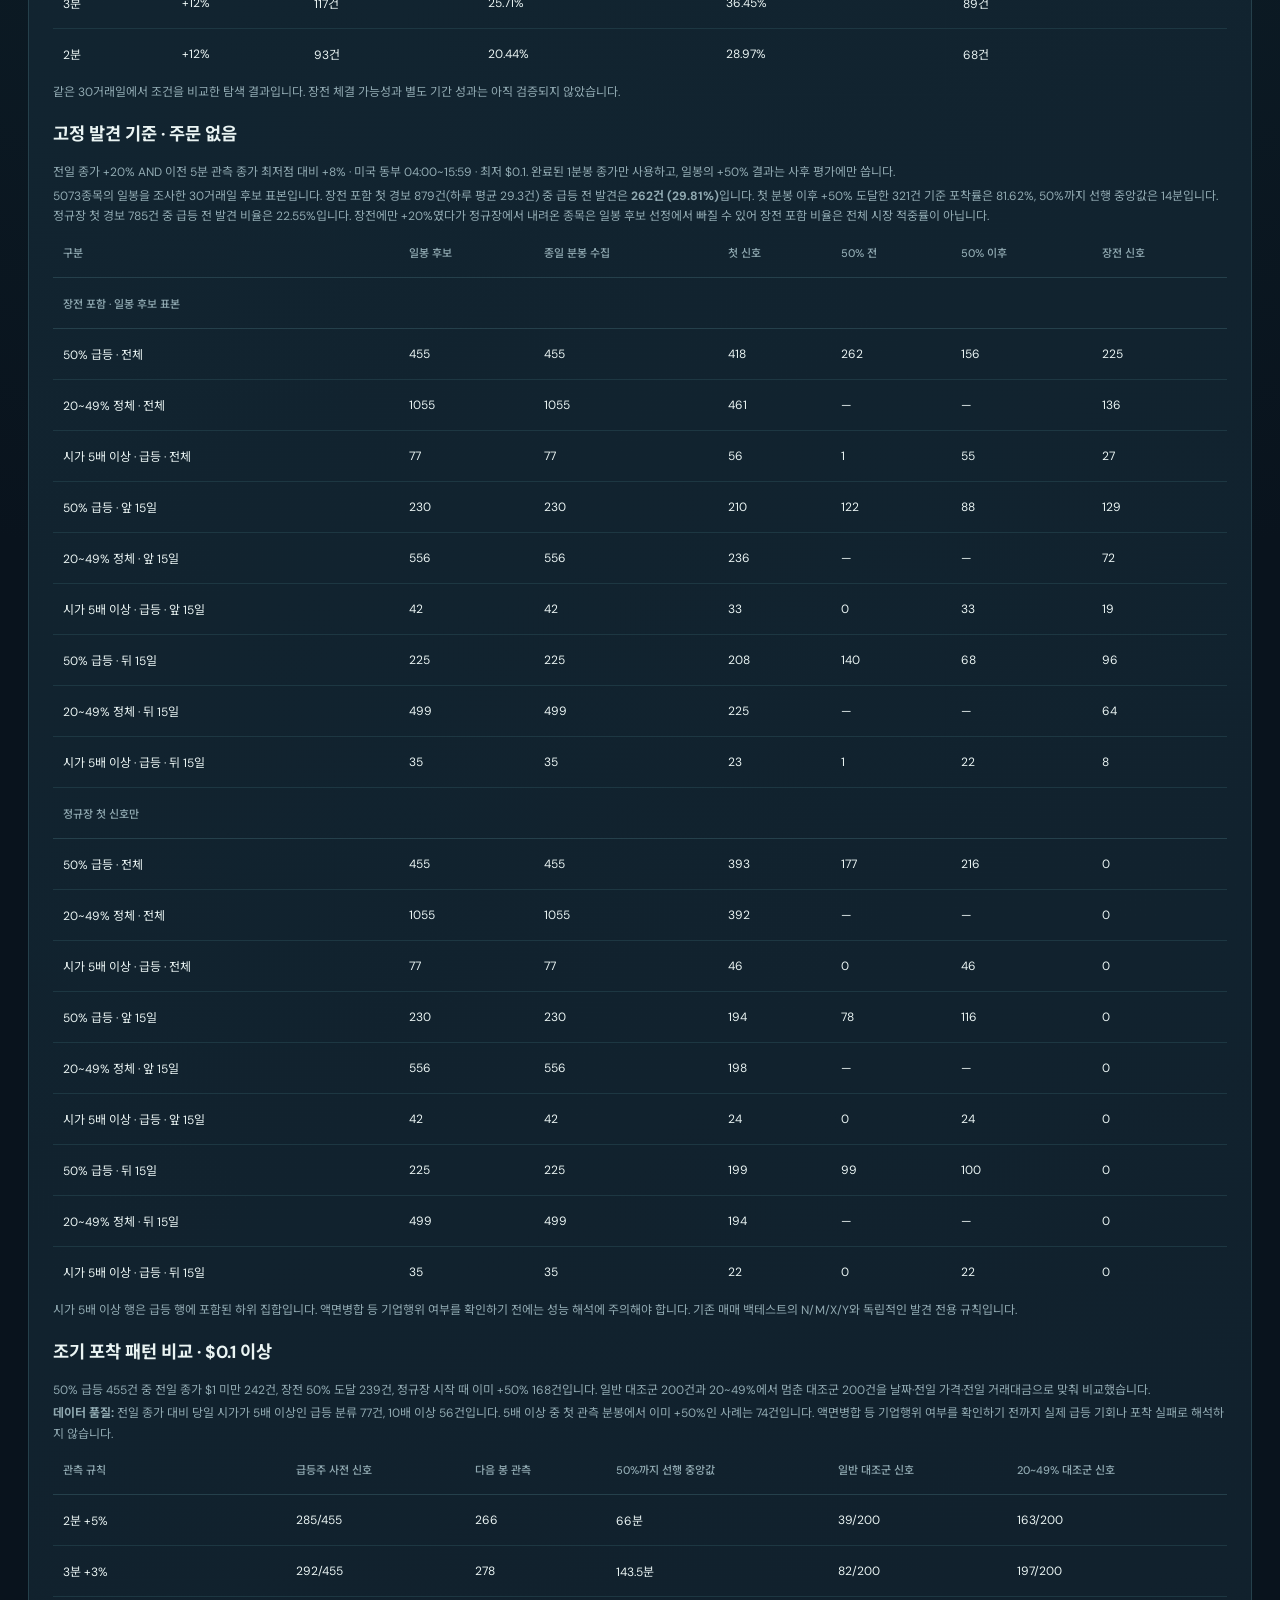
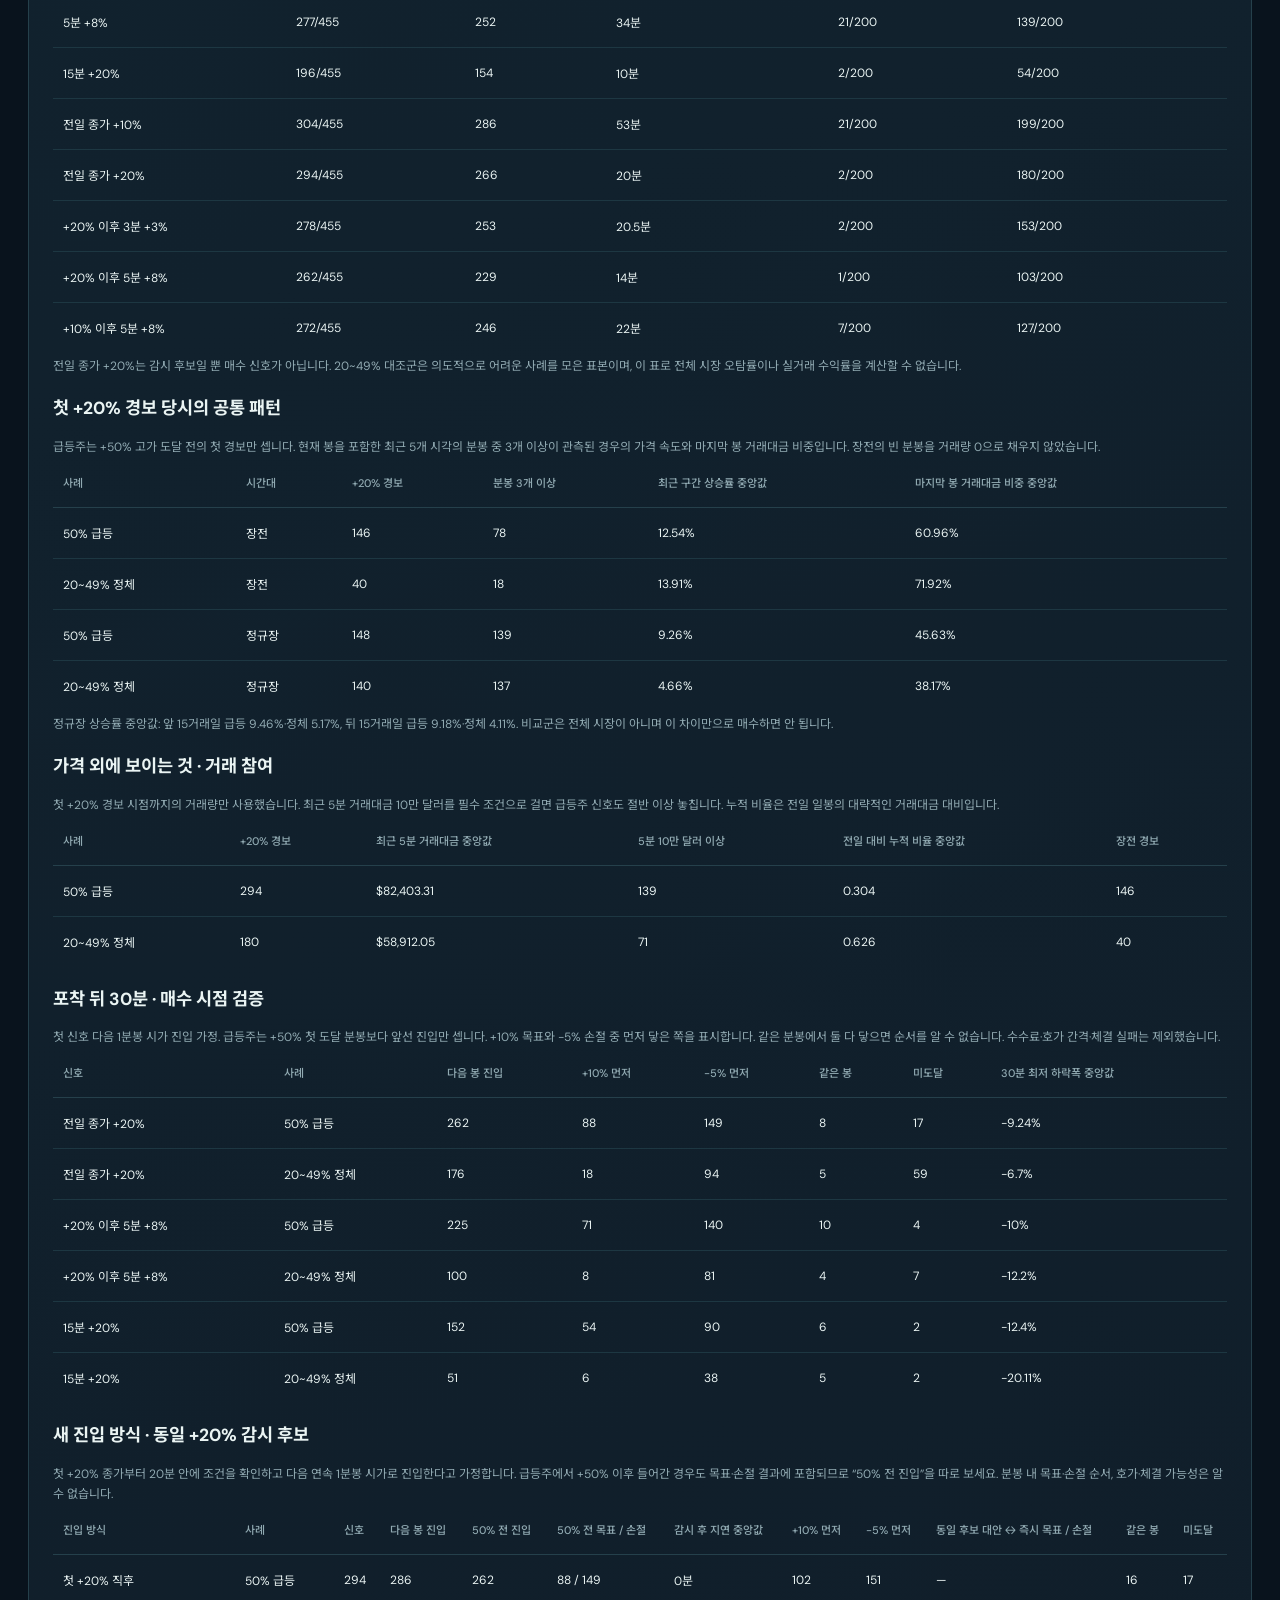
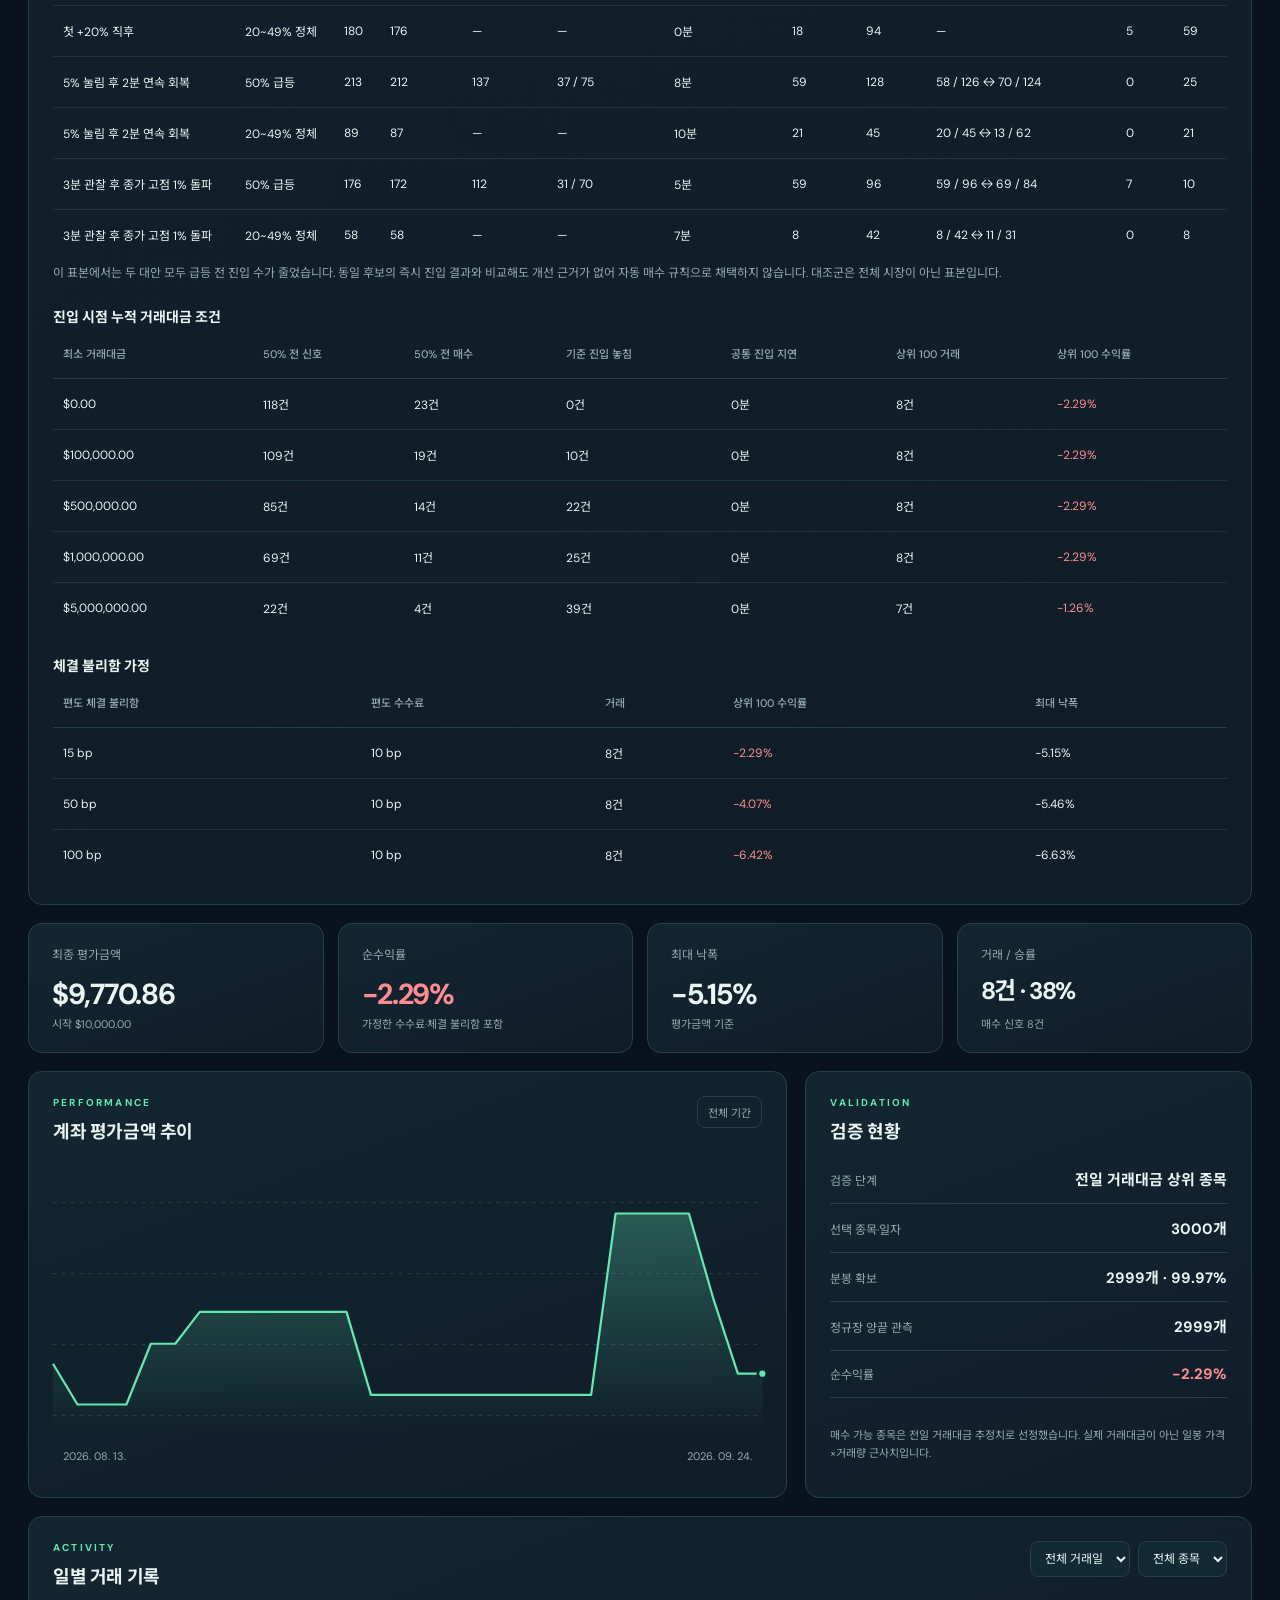
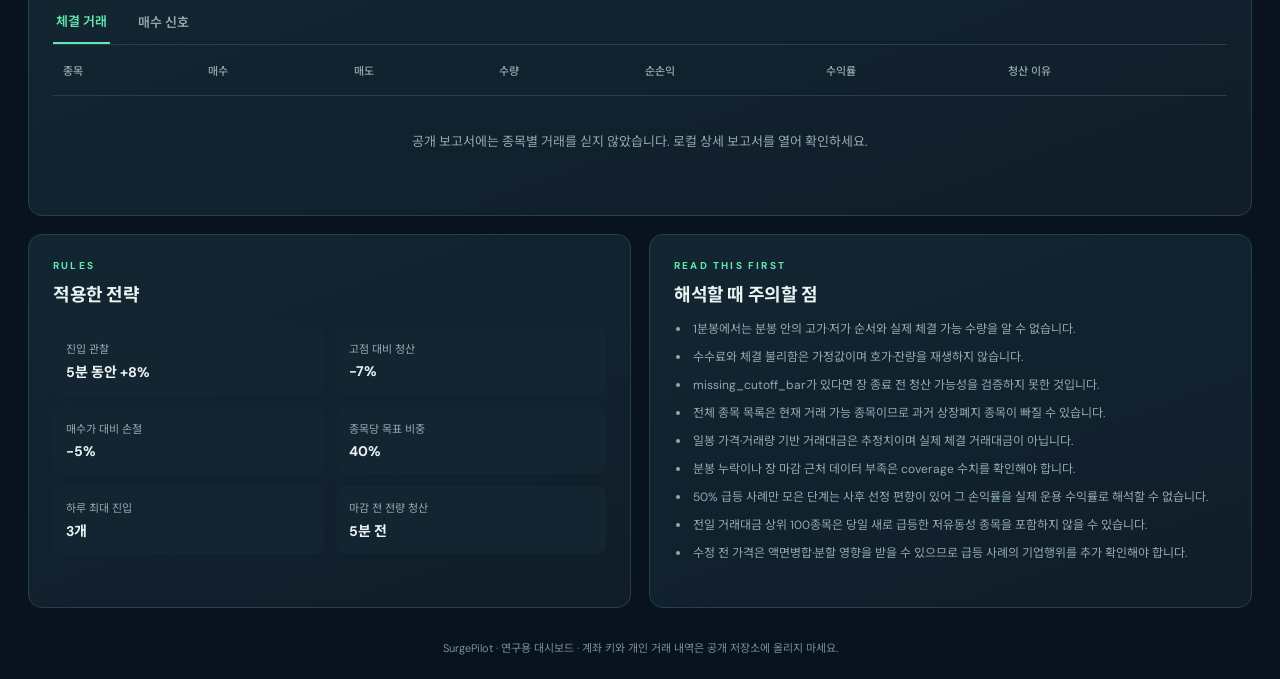
==== commit 68c90926: "Test one discovery-only rule on full daily surge candidates" ====
--- a/docs/index.html
+++ b/docs/index.html
@@ -19,8 +19,8 @@
     <section class="hero">
       <div>
         <p class="eyebrow">US MOMENTUM RESEARCH / DAILY REVIEW</p>
-        <h1>시그널부터 손익까지,<br><em>한눈에 검증합니다.</em></h1>
-        <p class="hero-sub">분 단위 급등 전략의 진입, 청산, 성과를 추적합니다. 보고서의 출처를 먼저 확인하세요.</p>
+        <h1>급등주를 얼마나 일찍 찾는가,<br><em>먼저 검증합니다.</em></h1>
+        <p class="hero-sub">현재는 발견 규칙 검증 단계입니다. 아래 고정 기준의 포착과 헛경보를 확인하세요. 매매 성과는 이전 연구 결과로 따로 표시합니다.</p>
       </div>
       <div class="hero-meta">
         <div><span>데이터 출처</span><strong id="source">—</strong></div>
@@ -35,6 +35,7 @@
       <div id="study-summary" class="study-summary" aria-live="polite">실제 데이터 수집 및 검증을 진행 중입니다.</div>
       <div id="study-top-result" class="study-result"></div>
       <div id="study-recall" class="table-wrap"></div>
+      <div id="study-discovery" class="table-wrap"></div>
       <div id="study-pattern" class="table-wrap"></div>
       <div id="study-liquidity" class="table-wrap"></div>
       <div id="study-costs" class="table-wrap"></div>
